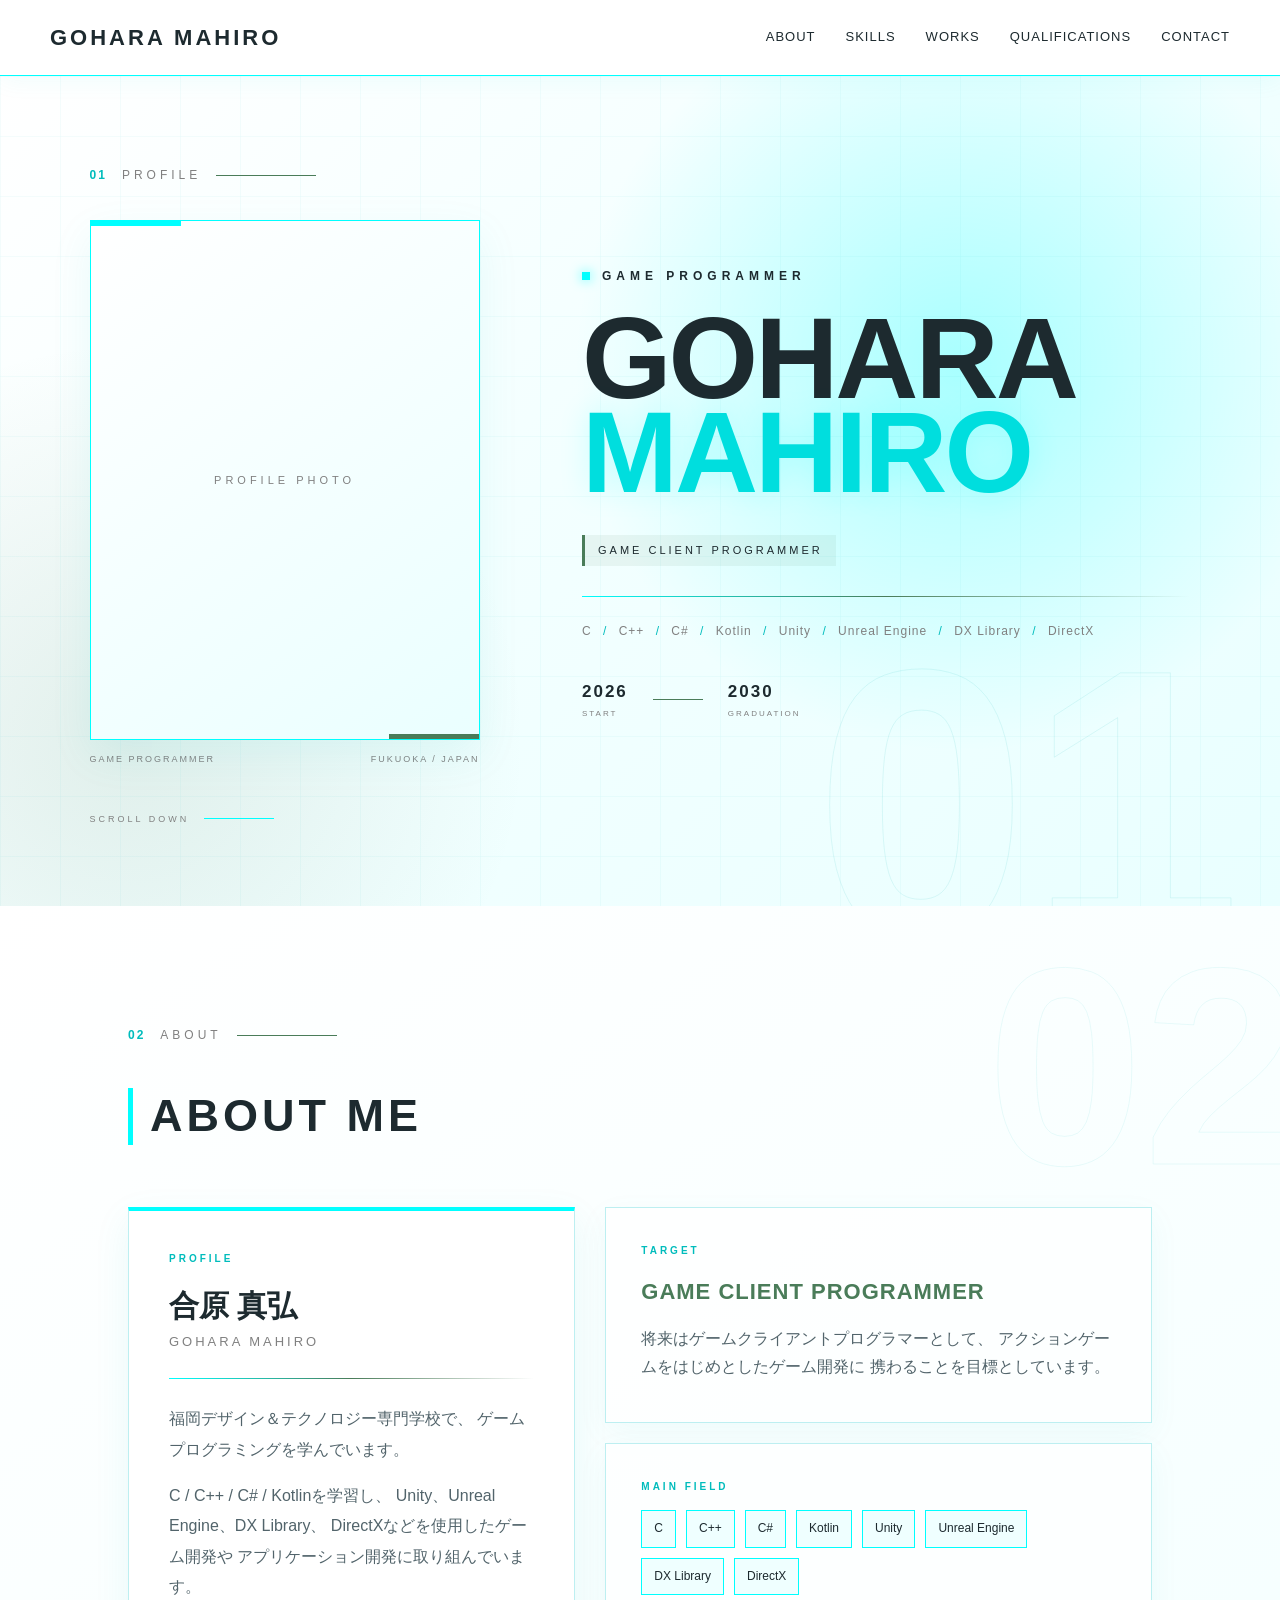
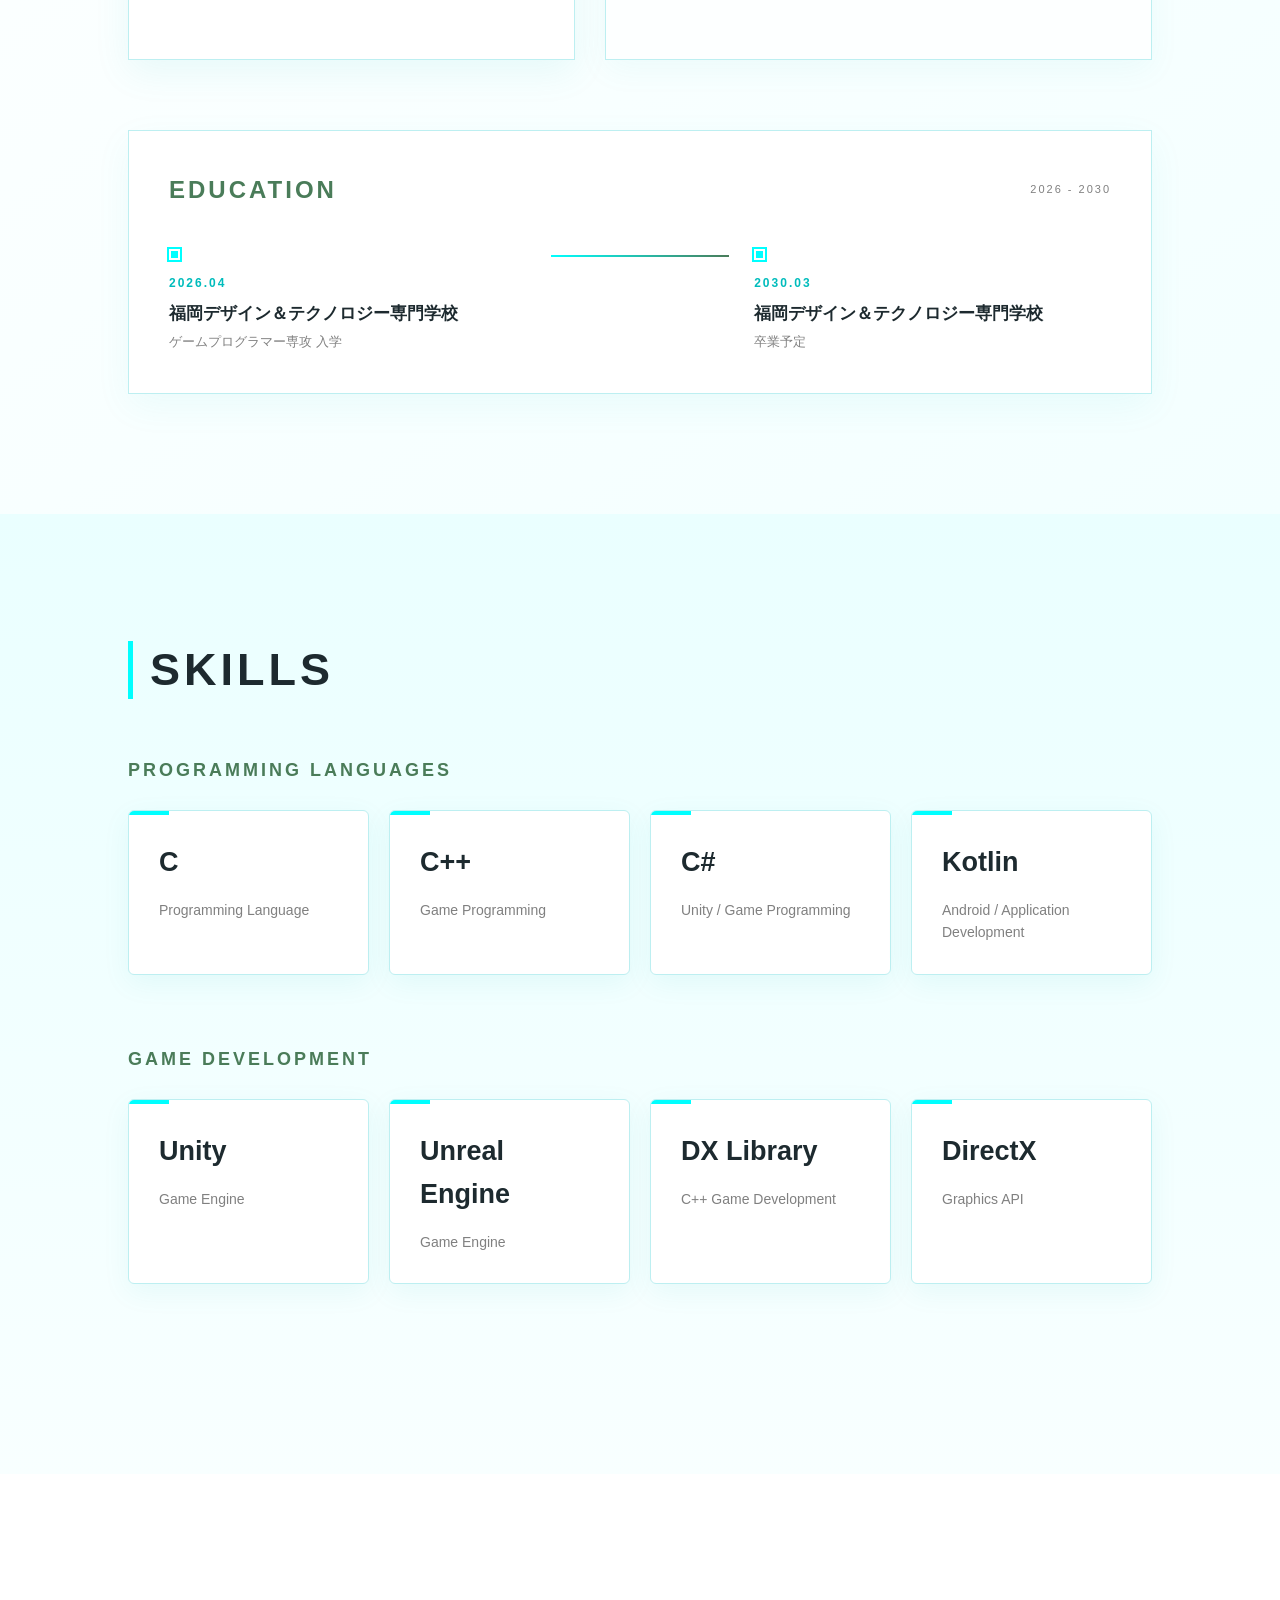
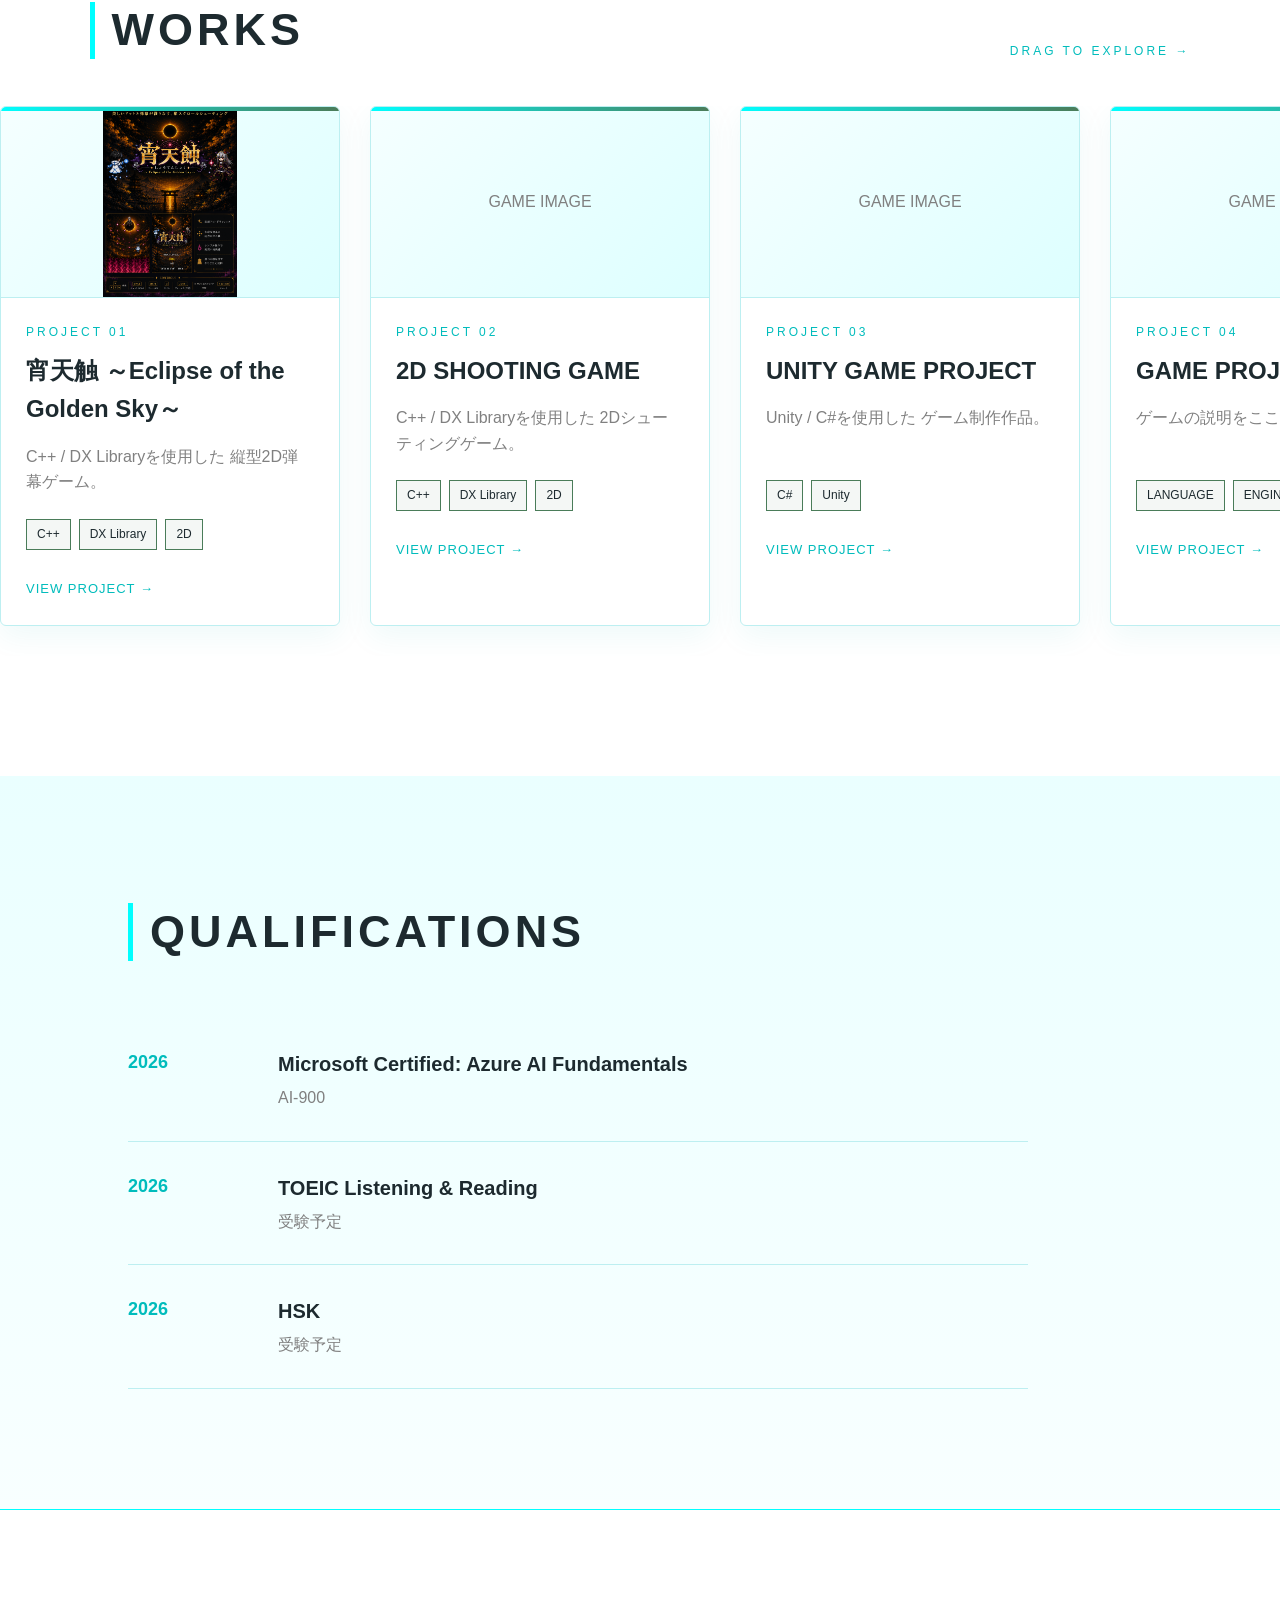
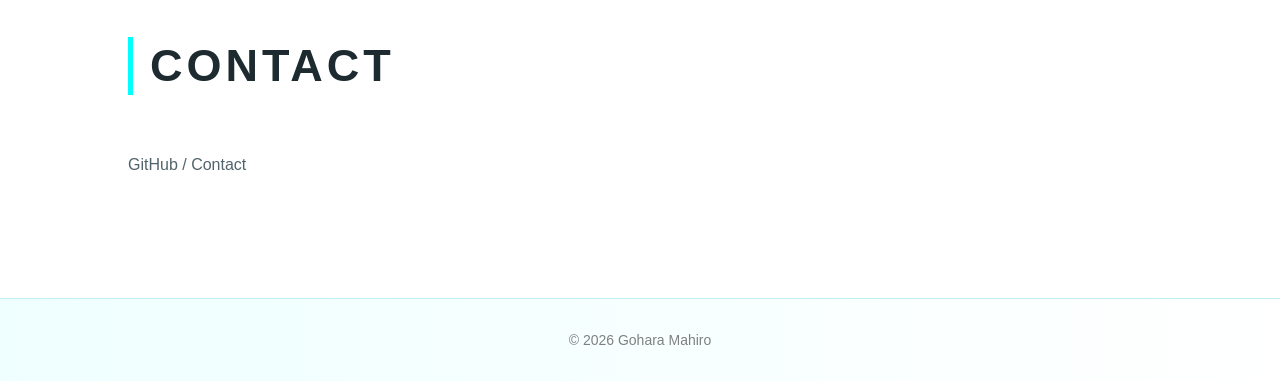
==== index.html @ 8d194bbf "Initial commit" ====
<!DOCTYPE html>
<html lang="ja">

<head>
    <meta charset="UTF-8">
    <meta name="viewport" content="width=device-width, initial-scale=1.0">

    <title>合原 真弘 | Game Programmer</title>

    <link rel="stylesheet" href="style.css">
</head>

<body>

    <header>

        <h1>
            <a href="#home">GOHARA MAHIRO</a>
        </h1>

        <nav>
            <a href="#about">ABOUT</a>
            <a href="#skills">SKILLS</a>
            <a href="#works">WORKS</a>
            <a href="#qualifications">QUALIFICATIONS</a>
            <a href="#contact">CONTACT</a>
        </nav>

    </header>

    <main>

        <!-- =========================
             HOME
        ========================== -->

        <section id="home">

            <div class="home-grid"></div>

            <div class="home-decoration-number">
                01
            </div>

            <div class="home-wrapper">

                <div class="home-section-label">

                    <span>01</span>

                    <p>PROFILE</p>

                    <div class="label-line"></div>

                </div>

                <div class="home-container">

                    <div class="profile-area">

                        <div class="profile-photo">

                            <!--
                                後で顔写真を入れる場合

                                <span>PROFILE PHOTO</span>

                                を削除して、

                                <img
                                    src="images/profile.jpg"
                                    alt="合原 真弘"
                                >

                                に変更
                            -->

                            <span>PROFILE PHOTO</span>

                        </div>

                        <div class="photo-info">

                            <span>GAME PROGRAMMER</span>

                            <span>FUKUOKA / JAPAN</span>

                        </div>

                    </div>

                    <div class="home-content">

                        <div class="home-job">

                            <span class="job-dot"></span>

                            GAME PROGRAMMER

                        </div>

                        <h2>

                            <span class="name-white">
                                GOHARA
                            </span>

                            <br>

                            <span class="name-cyan">
                                MAHIRO
                            </span>

                        </h2>

                        <div class="home-role">

                            <span>
                                GAME CLIENT PROGRAMMER
                            </span>

                        </div>

                        <div class="home-divider"></div>

                        <p class="home-skills">

                            C
                            <span>/</span>

                            C++
                            <span>/</span>

                            C#
                            <span>/</span>

                            Kotlin
                            <span>/</span>

                            Unity
                            <span>/</span>

                            Unreal Engine
                            <span>/</span>

                            DX Library
                            <span>/</span>

                            DirectX

                        </p>

                        <div class="home-status">

                            <div class="status-item">

                                <span class="status-number">
                                    2026
                                </span>

                                <span class="status-text">
                                    START
                                </span>

                            </div>

                            <div class="status-line"></div>

                            <div class="status-item">

                                <span class="status-number">
                                    2030
                                </span>

                                <span class="status-text">
                                    GRADUATION
                                </span>

                            </div>

                        </div>

                    </div>

                </div>

                <a href="#about" class="scroll-down">

                    <span>SCROLL DOWN</span>

                    <div class="scroll-line"></div>

                </a>

            </div>

        </section>


        <!-- =========================
             ABOUT
        ========================== -->

        <section id="about">

            <div class="about-decoration-number">
                02
            </div>

            <div class="about-wrapper">

                <div class="section-label">

                    <span>02</span>

                    <p>ABOUT</p>

                    <div class="label-line"></div>

                </div>

                <h2>ABOUT ME</h2>

                <div class="about-grid">

                    <!-- 左側 -->

                    <div class="about-profile-card">

                        <p class="about-small-label">
                            PROFILE
                        </p>

                        <h3>
                            合原 真弘
                        </h3>

                        <p class="about-name-en">
                            GOHARA MAHIRO
                        </p>

                        <div class="about-divider"></div>

                        <p class="about-description">
                            福岡デザイン＆テクノロジー専門学校で、
                            ゲームプログラミングを学んでいます。
                        </p>

                        <p class="about-description">
                            C / C++ / C# / Kotlinを学習し、
                            Unity、Unreal Engine、DX Library、
                            DirectXなどを使用したゲーム開発や
                            アプリケーション開発に取り組んでいます。
                        </p>

                    </div>


                    <!-- 右側 -->

                    <div class="about-info-area">

                        <div class="about-info-card">

                            <p class="about-small-label">
                                TARGET
                            </p>

                            <h3>
                                GAME CLIENT PROGRAMMER
                            </h3>

                            <p>
                                将来はゲームクライアントプログラマーとして、
                                アクションゲームをはじめとしたゲーム開発に
                                携わることを目標としています。
                            </p>

                        </div>


                        <div class="about-info-card">

                            <p class="about-small-label">
                                MAIN FIELD
                            </p>

                            <div class="about-tags">

                                <span>C</span>
                                <span>C++</span>
                                <span>C#</span>
                                <span>Kotlin</span>
                                <span>Unity</span>
                                <span>Unreal Engine</span>
                                <span>DX Library</span>
                                <span>DirectX</span>

                            </div>

                        </div>

                    </div>

                </div>


                <!-- EDUCATION -->

                <div class="education">

                    <div class="education-header">

                        <h3>EDUCATION</h3>

                        <p>2026 - 2030</p>

                    </div>

                    <div class="education-line">

                        <div class="education-item">

                            <div class="education-dot"></div>

                            <span class="education-year">
                                2026.04
                            </span>

                            <h4>
                                福岡デザイン＆テクノロジー専門学校
                            </h4>

                            <p>
                                ゲームプログラマー専攻 入学
                            </p>

                        </div>

                        <div class="education-progress">

                            <div class="education-progress-line"></div>

                        </div>

                        <div class="education-item">

                            <div class="education-dot"></div>

                            <span class="education-year">
                                2030.03
                            </span>

                            <h4>
                                福岡デザイン＆テクノロジー専門学校
                            </h4>

                            <p>
                                卒業予定
                            </p>

                        </div>

                    </div>

                </div>

            </div>

        </section>


        <!-- =========================
             SKILLS
        ========================== -->

        <section id="skills">

            <h2>SKILLS</h2>

            <div class="skill-category">

                <h3>PROGRAMMING LANGUAGES</h3>

                <div class="skill-grid">

                    <div class="skill-card">

                        <h4>C</h4>

                        <p>
                            Programming Language
                        </p>

                    </div>

                    <div class="skill-card">

                        <h4>C++</h4>

                        <p>
                            Game Programming
                        </p>

                    </div>

                    <div class="skill-card">

                        <h4>C#</h4>

                        <p>
                            Unity / Game Programming
                        </p>

                    </div>

                    <div class="skill-card">

                        <h4>Kotlin</h4>

                        <p>
                            Android / Application Development
                        </p>

                    </div>

                </div>

            </div>


            <div class="skill-category">

                <h3>GAME DEVELOPMENT</h3>

                <div class="skill-grid">

                    <div class="skill-card">

                        <h4>Unity</h4>

                        <p>
                            Game Engine
                        </p>

                    </div>

                    <div class="skill-card">

                        <h4>Unreal Engine</h4>

                        <p>
                            Game Engine
                        </p>

                    </div>

                    <div class="skill-card">

                        <h4>DX Library</h4>

                        <p>
                            C++ Game Development
                        </p>

                    </div>

                    <div class="skill-card">

                        <h4>DirectX</h4>

                        <p>
                            Graphics API
                        </p>

                    </div>

                </div>

            </div>

        </section>


        <!-- =========================
             WORKS
        ========================== -->

        <section id="works">

            <div class="works-title">

                <h2>WORKS</h2>

                <p>
                    DRAG TO EXPLORE →
                </p>

            </div>

            <div
                class="works-grid"
                id="worksSlider"
            >

                <!-- PROJECT 01 -->

                <article class="work-card">

                    <div class="work-image">
                        <img src="images/宵天触.png" alt="PROJECT 01 ゲーム画面">
                    </div>

                    <div class="work-info">

                        <p class="work-number">
                            PROJECT 01
                        </p>

                        <h3>
                            宵天触
                            ～Eclipse of the Golden Sky～
                        </h3>

                        <p class="work-description">
                            C++ / DX Libraryを使用した
                            縦型2D弾幕ゲーム。
                        </p>

                        <div class="work-tags">

                            <span>C++</span>
                            <span>DX Library</span>
                            <span>2D</span>

                        </div>

                        <a
                            href="work01.html"
                            class="work-button"
                        >
                            VIEW PROJECT →
                        </a>

                    </div>

                </article>


                <!-- PROJECT 02 -->

                <article class="work-card">

                    <div class="work-image">
                        <p>GAME IMAGE</p>
                    </div>

                    <div class="work-info">

                        <p class="work-number">
                            PROJECT 02
                        </p>

                        <h3>
                            2D SHOOTING GAME
                        </h3>

                        <p class="work-description">
                            C++ / DX Libraryを使用した
                            2Dシューティングゲーム。
                        </p>

                        <div class="work-tags">

                            <span>C++</span>
                            <span>DX Library</span>
                            <span>2D</span>

                        </div>

                        <a
                            href="work02.html"
                            class="work-button"
                        >
                            VIEW PROJECT →
                        </a>

                    </div>

                </article>


                <!-- PROJECT 03 -->

                <article class="work-card">

                    <div class="work-image">
                        <p>GAME IMAGE</p>
                    </div>

                    <div class="work-info">

                        <p class="work-number">
                            PROJECT 03
                        </p>

                        <h3>
                            UNITY GAME PROJECT
                        </h3>

                        <p class="work-description">
                            Unity / C#を使用した
                            ゲーム制作作品。
                        </p>

                        <div class="work-tags">

                            <span>C#</span>
                            <span>Unity</span>

                        </div>

                        <a
                            href="work03.html"
                            class="work-button"
                        >
                            VIEW PROJECT →
                        </a>

                    </div>

                </article>


                <!-- PROJECT 04 -->

                <article class="work-card">

                    <div class="work-image">
                        <p>GAME IMAGE</p>
                    </div>

                    <div class="work-info">

                        <p class="work-number">
                            PROJECT 04
                        </p>

                        <h3>
                            GAME PROJECT
                        </h3>

                        <p class="work-description">
                            ゲームの説明をここに記載します。
                        </p>

                        <div class="work-tags">

                            <span>LANGUAGE</span>
                            <span>ENGINE</span>

                        </div>

                        <a
                            href="work04.html"
                            class="work-button"
                        >
                            VIEW PROJECT →
                        </a>

                    </div>

                </article>


                <!-- PROJECT 05 -->

                <article class="work-card">

                    <div class="work-image">
                        <p>GAME IMAGE</p>
                    </div>

                    <div class="work-info">

                        <p class="work-number">
                            PROJECT 05
                        </p>

                        <h3>
                            GAME PROJECT
                        </h3>

                        <p class="work-description">
                            ゲームの説明をここに記載します。
                        </p>

                        <div class="work-tags">

                            <span>LANGUAGE</span>
                            <span>ENGINE</span>

                        </div>

                        <a
                            href="work05.html"
                            class="work-button"
                        >
                            VIEW PROJECT →
                        </a>

                    </div>

                </article>


                <!-- PROJECT 06 -->

                <article class="work-card">

                    <div class="work-image">
                        <p>GAME IMAGE</p>
                    </div>

                    <div class="work-info">

                        <p class="work-number">
                            PROJECT 06
                        </p>

                        <h3>
                            GAME PROJECT
                        </h3>

                        <p class="work-description">
                            ゲームの説明をここに記載します。
                        </p>

                        <div class="work-tags">

                            <span>LANGUAGE</span>
                            <span>ENGINE</span>

                        </div>

                        <a
                            href="work06.html"
                            class="work-button"
                        >
                            VIEW PROJECT →
                        </a>

                    </div>

                </article>


                <!-- PROJECT 07 -->

                <article class="work-card">

                    <div class="work-image">
                        <p>GAME IMAGE</p>
                    </div>

                    <div class="work-info">

                        <p class="work-number">
                            PROJECT 07
                        </p>

                        <h3>
                            GAME PROJECT
                        </h3>

                        <p class="work-description">
                            ゲームの説明をここに記載します。
                        </p>

                        <div class="work-tags">

                            <span>LANGUAGE</span>
                            <span>ENGINE</span>

                        </div>

                        <a
                            href="work07.html"
                            class="work-button"
                        >
                            VIEW PROJECT →
                        </a>

                    </div>

                </article>


                <!-- PROJECT 08 -->

                <article class="work-card">

                    <div class="work-image">
                        <p>GAME IMAGE</p>
                    </div>

                    <div class="work-info">

                        <p class="work-number">
                            PROJECT 08
                        </p>

                        <h3>
                            GAME PROJECT
                        </h3>

                        <p class="work-description">
                            ゲームの説明をここに記載します。
                        </p>

                        <div class="work-tags">

                            <span>LANGUAGE</span>
                            <span>ENGINE</span>

                        </div>

                        <a
                            href="work08.html"
                            class="work-button"
                        >
                            VIEW PROJECT →
                        </a>

                    </div>

                </article>


                <!-- PROJECT 09 -->

                <article class="work-card">

                    <div class="work-image">
                        <p>GAME IMAGE</p>
                    </div>

                    <div class="work-info">

                        <p class="work-number">
                            PROJECT 09
                        </p>

                        <h3>
                            GAME PROJECT
                        </h3>

                        <p class="work-description">
                            ゲームの説明をここに記載します。
                        </p>

                        <div class="work-tags">

                            <span>LANGUAGE</span>
                            <span>ENGINE</span>

                        </div>

                        <a
                            href="work09.html"
                            class="work-button"
                        >
                            VIEW PROJECT →
                        </a>

                    </div>

                </article>

            </div>

        </section>


        <!-- =========================
             QUALIFICATIONS
        ========================== -->

        <section id="qualifications">

            <h2>QUALIFICATIONS</h2>

            <div class="qualification-list">

                <div class="qualification-item">

                    <span class="qualification-date">
                        2026
                    </span>

                    <div>

                        <h3>
                            Microsoft Certified:
                            Azure AI Fundamentals
                        </h3>

                        <p>
                            AI-900
                        </p>

                    </div>

                </div>

                <div class="qualification-item">

                    <span class="qualification-date">
                        2026
                    </span>

                    <div>

                        <h3>
                            TOEIC Listening & Reading
                        </h3>

                        <p>
                            受験予定
                        </p>

                    </div>

                </div>

                <div class="qualification-item">

                    <span class="qualification-date">
                        2026
                    </span>

                    <div>

                        <h3>
                            HSK
                        </h3>

                        <p>
                            受験予定
                        </p>

                    </div>

                </div>

            </div>

        </section>


        <!-- =========================
             CONTACT
        ========================== -->

        <section id="contact">

            <h2>CONTACT</h2>

            <p>
                GitHub / Contact
            </p>

        </section>

    </main>


    <footer>

        <p>
            © 2026 Gohara Mahiro
        </p>

    </footer>


    <script src="script.js"></script>

</body>

</html>
---- style.css ----
/* =====================================================
   COLOR SYSTEM
===================================================== */

:root {
    --main-color: #00ffff;
    --sub-color: #ffffff;
    --side-color: #4A7C59;
    --gray-color: #808080;

    --text-color: #1d2a2f;
    --text-sub-color: #52646b;

    --bg-color: #f7fdff;
    --bg-sub-color: #ffffff;
    --bg-accent-color: #eaffff;

    --card-color: #ffffff;

    --border-color: #bdeff1;
}


/* =====================================================
   RESET
===================================================== */

* {
    margin: 0;
    padding: 0;
    box-sizing: border-box;
}


html {
    scroll-behavior: smooth;
}


body {
    font-family:
        Arial,
        Helvetica,
        sans-serif;

    background-color: var(--bg-color);

    color: var(--text-color);

    line-height: 1.6;

    overflow-x: hidden;
}


/* =====================================================
   HEADER
===================================================== */

header {
    display: flex;

    justify-content: space-between;
    align-items: center;

    padding: 20px 50px;

    position: sticky;

    top: 0;

    z-index: 1000;

    background-color:
        rgba(255, 255, 255, 0.92);

    backdrop-filter: blur(12px);

    border-bottom:
        1px solid var(--main-color);

    box-shadow:
        0 5px 25px rgba(0, 200, 200, 0.06);
}


header h1 {
    font-size: 22px;

    letter-spacing: 3px;
}


header h1 a {
    color: var(--text-color);

    text-decoration: none;

    transition: 0.3s;
}


header h1 a:hover {
    color: #00caca;
}


/* =====================================================
   NAVIGATION
===================================================== */

nav {
    display: flex;

    gap: 30px;
}


nav a {
    position: relative;

    color: var(--text-color);

    text-decoration: none;

    font-size: 13px;

    letter-spacing: 1px;

    transition: 0.3s;
}


nav a::after {
    content: "";

    position: absolute;

    left: 0;

    bottom: -7px;

    width: 0;

    height: 2px;

    background-color: var(--main-color);

    transition: 0.3s;
}


nav a:hover {
    color: #00bcbc;
}


nav a:hover::after {
    width: 100%;
}


/* =====================================================
   GENERAL SECTION
===================================================== */

section {
    padding:
        120px 10%;
}


section h2 {
    position: relative;

    margin-bottom: 50px;

    padding-left: 22px;

    font-size: 45px;

    letter-spacing: 4px;

    color: var(--text-color);
}


section h2::before {
    content: "";

    position: absolute;

    left: 0;

    top: 10%;

    width: 5px;

    height: 80%;

    background-color: var(--main-color);
}


/* =====================================================
   HOME
===================================================== */

#home {
    min-height:
        calc(
            100vh - 70px
        );

    position: relative;

    display: flex;

    align-items: center;

    padding:
        70px 7%
        60px;

    overflow: hidden;

    background:
        radial-gradient(
            circle at 75% 35%,
            rgba(0, 255, 255, 0.30),
            transparent 35%
        ),
        radial-gradient(
            circle at 10% 80%,
            rgba(74, 124, 89, 0.12),
            transparent 30%
        ),
        linear-gradient(
            135deg,
            #ffffff 0%,
            #f3ffff 45%,
            #e9ffff 100%
        );
}


/* HOME GRID */

.home-grid {
    position: absolute;

    inset: 0;

    opacity: 0.32;

    background-image:
        linear-gradient(
            rgba(0, 190, 190, 0.12) 1px,
            transparent 1px
        ),
        linear-gradient(
            90deg,
            rgba(0, 190, 190, 0.12) 1px,
            transparent 1px
        );

    background-size:
        60px 60px;

    pointer-events: none;
}


/* BIG 01 */

.home-decoration-number {
    position: absolute;

    right: 3%;

    bottom: -90px;

    font-size:
        clamp(
            250px,
            30vw,
            520px
        );

    line-height: 1;

    font-weight: 900;

    color: transparent;

    -webkit-text-stroke:
        1px rgba(0, 180, 180, 0.10);

    user-select: none;

    pointer-events: none;
}


/* HOME WRAPPER */

.home-wrapper {
    width: 100%;

    max-width: 1600px;

    margin: 0 auto;

    position: relative;

    z-index: 2;
}


/* HOME LABEL */

.home-section-label,
.section-label {
    display: flex;

    align-items: center;

    gap: 15px;

    margin-bottom: 35px;
}


.home-section-label span,
.section-label span {
    color: #00bcbc;

    font-size: 12px;

    font-weight: bold;

    letter-spacing: 2px;
}


.home-section-label p,
.section-label p {
    color: var(--gray-color);

    font-size: 12px;

    letter-spacing: 4px;
}


.label-line {
    width: 100px;

    height: 1px;

    background-color: var(--side-color);
}


/* HOME MAIN */

#home .home-container {
    width: 100%;

    display: grid;

    grid-template-columns:
        minmax(260px, 390px)
        minmax(0, 1fr);

    align-items: center;

    gap:
        clamp(
            60px,
            8vw,
            140px
        );
}


/* PROFILE PHOTO */

.profile-area {
    width: 100%;
}


#home .profile-photo {
    width: 100%;

    aspect-ratio:
        3 / 4;

    position: relative;

    display: flex;

    justify-content: center;

    align-items: center;

    overflow: hidden;

    background:
        linear-gradient(
            145deg,
            #ffffff,
            #eaffff
        );

    border:
        1px solid var(--main-color);

    color: var(--gray-color);

    font-size: 11px;

    letter-spacing: 4px;

    transition:
        transform 0.3s,
        border-color 0.3s,
        box-shadow 0.3s;

    box-shadow:
        0 15px 40px rgba(0, 190, 190, 0.08);
}


#home .profile-photo::before {
    content: "";

    position: absolute;

    top: 0;

    left: 0;

    width: 90px;

    height: 5px;

    background-color: var(--main-color);

    z-index: 3;
}


#home .profile-photo::after {
    content: "";

    position: absolute;

    right: 0;

    bottom: 0;

    width: 90px;

    height: 5px;

    background-color: var(--side-color);

    z-index: 3;
}


#home .profile-photo:hover {
    transform:
        translateY(-5px);

    border-color: #00caca;

    box-shadow:
        0 18px 50px rgba(0, 190, 190, 0.15);
}


#home .profile-photo img {
    width: 100%;

    height: 100%;

    display: block;

    object-fit: cover;
}


/* PHOTO INFO */

.photo-info {
    display: flex;

    justify-content:
        space-between;

    gap: 20px;

    margin-top: 12px;

    font-size: 9px;

    letter-spacing: 2px;

    color: var(--gray-color);
}


/* HOME CONTENT */

#home .home-content {
    min-width: 0;
}


/* JOB */

#home .home-job {
    display: flex;

    align-items: center;

    gap: 12px;

    margin-bottom: 25px;

    color: var(--text-color);

    font-size: 12px;

    font-weight: bold;

    letter-spacing: 5px;
}


.job-dot {
    width: 8px;

    height: 8px;

    background-color: var(--main-color);

    box-shadow:
        0 0 12px rgba(0, 255, 255, 0.75);
}


/* NAME */

#home .home-content h2 {
    margin: 0;

    padding: 0;

    font-size:
        clamp(
            70px,
            9vw,
            145px
        );

    line-height: 0.82;

    letter-spacing: -3px;

    font-weight: 900;
}


#home .home-content h2::before {
    display: none;
}


.name-white {
    color: var(--text-color);
}


.name-cyan {
    color: #00dede;

    text-shadow:
        0 0 30px rgba(0, 255, 255, 0.18);
}


/* ROLE */

.home-role {
    margin-top: 35px;
}


.home-role span {
    display: inline-block;

    padding:
        7px 13px;

    border-left:
        3px solid var(--side-color);

    background-color:
        rgba(74, 124, 89, 0.08);

    color: var(--text-color);

    font-size: 11px;

    letter-spacing: 3px;
}


/* DIVIDER */

.home-divider {
    width: 100%;

    max-width: 750px;

    height: 1px;

    margin:
        30px 0
        22px;

    background:
        linear-gradient(
            90deg,
            var(--main-color),
            var(--side-color),
            transparent
        );
}


/* HOME SKILLS */

#home .home-skills {
    max-width: 750px;

    color: var(--gray-color);

    font-size: 12px;

    line-height: 2;

    letter-spacing: 1px;
}


#home .home-skills span {
    margin:
        0 7px;

    color: #00bcbc;
}


/* STATUS */

.home-status {
    display: flex;

    align-items: center;

    gap: 25px;

    margin-top: 35px;
}


.status-item {
    display: flex;

    flex-direction: column;
}


.status-number {
    color: var(--text-color);

    font-size: 17px;

    font-weight: bold;

    letter-spacing: 2px;
}


.status-text {
    margin-top: 2px;

    color: var(--gray-color);

    font-size: 8px;

    letter-spacing: 2px;
}


.status-line {
    width: 50px;

    height: 1px;

    background-color: var(--side-color);
}


/* SCROLL */

.scroll-down {
    display: flex;

    align-items: center;

    gap: 15px;

    width: fit-content;

    margin-top: 45px;

    color: var(--gray-color);

    text-decoration: none;

    font-size: 9px;

    letter-spacing: 3px;

    transition: 0.3s;
}


.scroll-line {
    width: 70px;

    height: 1px;

    background-color: var(--main-color);

    transition: 0.3s;
}


.scroll-down:hover {
    color: #00bcbc;
}


.scroll-down:hover .scroll-line {
    width: 110px;
}


/* =====================================================
   ABOUT
===================================================== */

#about {
    position: relative;

    overflow: hidden;

    background:
        linear-gradient(
            145deg,
            #ffffff,
            #f3ffff
        );
}


.about-decoration-number {
    position: absolute;

    right: -20px;

    top: 20px;

    font-size:
        clamp(
            180px,
            22vw,
            350px
        );

    font-weight: 900;

    line-height: 1;

    color: transparent;

    -webkit-text-stroke:
        1px rgba(0, 190, 190, 0.08);

    pointer-events: none;

    user-select: none;
}


.about-wrapper {
    max-width: 1500px;

    margin: 0 auto;

    position: relative;

    z-index: 2;
}


#about h2 {
    margin-bottom: 55px;
}


/* ABOUT GRID */

.about-grid {
    display: grid;

    grid-template-columns:
        minmax(300px, 0.9fr)
        minmax(300px, 1.1fr);

    gap: 30px;
}


/* PROFILE CARD */

.about-profile-card {
    padding: 40px;

    background-color: #ffffff;

    border:
        1px solid var(--border-color);

    border-top:
        4px solid var(--main-color);

    box-shadow:
        0 12px 35px rgba(0, 180, 180, 0.08);
}


.about-small-label {
    margin-bottom: 15px;

    color: #00bcbc;

    font-size: 10px;

    letter-spacing: 3px;

    font-weight: bold;
}


.about-profile-card h3 {
    margin-bottom: 2px;

    font-size: 30px;
}


.about-name-en {
    color: var(--gray-color);

    font-size: 13px;

    letter-spacing: 3px;
}


.about-divider {
    width: 100%;

    height: 1px;

    margin:
        25px 0;

    background:
        linear-gradient(
            90deg,
            var(--main-color),
            var(--side-color),
            transparent
        );
}


.about-description {
    margin-bottom: 16px;

    color: var(--text-sub-color);

    line-height: 1.9;
}


/* INFO AREA */

.about-info-area {
    display: grid;

    grid-template-rows:
        1fr 1fr;

    gap: 20px;
}


.about-info-card {
    padding: 35px;

    background:
        rgba(255, 255, 255, 0.78);

    border:
        1px solid var(--border-color);

    box-shadow:
        0 10px 30px rgba(0, 180, 180, 0.05);
}


.about-info-card h3 {
    margin-bottom: 15px;

    color: var(--side-color);

    font-size: 22px;

    letter-spacing: 1px;
}


.about-info-card > p:last-child {
    color: var(--text-sub-color);

    line-height: 1.8;
}


/* ABOUT TAGS */

.about-tags {
    display: flex;

    flex-wrap: wrap;

    gap: 10px;
}


.about-tags span {
    padding:
        8px 12px;

    background-color:
        #efffff;

    border:
        1px solid var(--main-color);

    color: var(--text-color);

    font-size: 12px;

    transition: 0.2s;
}


.about-tags span:hover {
    background-color:
        var(--main-color);

    transform:
        translateY(-2px);
}


/* EDUCATION */

.education {
    margin-top: 70px;

    padding: 40px;

    background-color: #ffffff;

    border:
        1px solid var(--border-color);

    box-shadow:
        0 12px 35px rgba(0, 180, 180, 0.06);
}


.education-header {
    display: flex;

    justify-content: space-between;

    align-items: center;

    margin-bottom: 40px;
}


.education-header h3 {
    color: var(--side-color);

    font-size: 24px;

    letter-spacing: 3px;
}


.education-header p {
    color: var(--gray-color);

    font-size: 11px;

    letter-spacing: 2px;
}


.education-line {
    display: grid;

    grid-template-columns:
        1fr
        minmax(100px, 0.5fr)
        1fr;

    align-items: start;

    gap: 25px;
}


.education-item {
    position: relative;

    padding-top: 25px;
}


.education-dot {
    position: absolute;

    top: 0;

    left: 0;

    width: 11px;

    height: 11px;

    background-color: var(--main-color);

    border:
        2px solid #ffffff;

    box-shadow:
        0 0 0 2px var(--main-color);
}


.education-year {
    display: block;

    margin-bottom: 7px;

    color: #00bcbc;

    font-size: 12px;

    font-weight: bold;

    letter-spacing: 2px;
}


.education-item h4 {
    margin-bottom: 5px;

    color: var(--text-color);

    font-size: 17px;
}


.education-item p {
    color: var(--gray-color);

    font-size: 13px;
}


.education-progress {
    padding-top: 5px;
}


.education-progress-line {
    width: 100%;

    height: 2px;

    margin-top: 1px;

    background:
        linear-gradient(
            90deg,
            var(--main-color),
            var(--side-color)
        );
}


/* =====================================================
   SKILLS
===================================================== */

#skills {
    background:
        linear-gradient(
            180deg,
            #eaffff,
            #f8ffff
        );
}


.skill-category {
    margin-bottom: 70px;
}


.skill-category h3 {
    margin-bottom: 25px;

    color: var(--side-color);

    font-size: 18px;

    letter-spacing: 3px;
}


.skill-grid {
    display: grid;

    grid-template-columns:
        repeat(
            auto-fit,
            minmax(
                220px,
                1fr
            )
        );

    gap: 20px;
}


.skill-card {
    min-height: 160px;

    position: relative;

    padding: 30px;

    overflow: hidden;

    background-color:
        var(--card-color);

    border:
        1px solid var(--border-color);

    border-radius: 6px;

    transition: 0.3s;

    box-shadow:
        0 8px 28px rgba(0, 170, 170, 0.07);
}


.skill-card::before {
    content: "";

    position: absolute;

    top: 0;

    left: 0;

    width: 40px;

    height: 4px;

    background-color:
        var(--main-color);

    transition: 0.3s;
}


.skill-card:hover {
    transform:
        translateY(-6px);

    border-color:
        var(--main-color);

    box-shadow:
        0 14px 35px rgba(0, 190, 190, 0.13);
}


.skill-card:hover::before {
    width: 100%;
}


.skill-card h4 {
    margin-bottom: 15px;

    color: var(--text-color);

    font-size: 27px;
}


.skill-card p {
    color: var(--gray-color);

    font-size: 14px;
}


/* =====================================================
   WORKS
===================================================== */

#works {
    padding-left: 0;

    padding-right: 0;

    background-color: #ffffff;
}


.works-title {
    display: flex;

    justify-content:
        space-between;

    align-items:
        flex-end;

    padding-left: 7%;

    padding-right: 7%;
}


.works-title h2 {
    margin-bottom: 40px;
}


.works-title p {
    margin-bottom: 45px;

    color: #00bcbc;

    font-size: 12px;

    letter-spacing: 3px;
}


.works-grid {
    display: flex;

    gap: 30px;

    width: 100%;

    padding-left: 0;

    padding-right: 10%;

    padding-bottom: 30px;

    overflow-x: auto;

    overflow-y: hidden;

    cursor: grab;

    user-select: none;

    touch-action: pan-x;

    scroll-behavior: smooth;

    -webkit-overflow-scrolling:
        touch;

    scrollbar-width: thin;
}


.works-grid.dragging {
    cursor: grabbing;

    scroll-behavior: auto;
}


/* WORK CARD */

.work-card {
    width: 340px;

    min-width: 340px;

    flex-shrink: 0;

    position: relative;

    overflow: hidden;

    background-color:
        var(--card-color);

    border:
        1px solid var(--border-color);

    border-radius: 6px;

    transition:
        transform 0.3s,
        border-color 0.3s,
        box-shadow 0.3s;

    box-shadow:
        0 10px 30px rgba(0, 170, 170, 0.07);
}


.work-card::before {
    content: "";

    position: absolute;

    top: 0;

    left: 0;

    width: 100%;

    height: 4px;

    background:
        linear-gradient(
            90deg,
            var(--main-color),
            var(--side-color)
        );

    z-index: 2;
}


.work-card:hover {
    transform:
        translateY(-8px);

    border-color:
        var(--main-color);

    box-shadow:
        0 16px 40px rgba(0, 190, 190, 0.15);
}


/* WORK IMAGE */

.work-image {
    width: 100%;

    aspect-ratio:
        16 / 9;

    display: flex;

    justify-content: center;

    align-items: center;

    overflow: hidden;

    background:
        linear-gradient(
            135deg,
            #f5ffff,
            #ddffff
        );

    border-bottom:
        1px solid var(--border-color);

    color:
        var(--gray-color);
}


.work-image img {
    width: 100%;

    height: 100%;

    display: block;

    object-fit: contain;

    pointer-events: none;
}


/* WORK INFO */

.work-info {
    padding: 25px;
}


.work-number {
    margin-bottom: 10px;

    color: #00bcbc;

    font-size: 12px;

    letter-spacing: 3px;
}


.work-info h3 {
    margin:
        0 0 15px;

    color:
        var(--text-color);

    font-size: 24px;
}


.work-description {
    min-height: 55px;

    margin-bottom: 20px;

    color: var(--gray-color);
}


/* TAGS */

.work-tags {
    display: flex;

    flex-wrap: wrap;

    gap: 8px;

    margin-bottom: 25px;
}


.work-tags span {
    padding:
        5px 10px;

    border:
        1px solid var(--side-color);

    background-color:
        rgba(74, 124, 89, 0.06);

    color:
        var(--text-color);

    font-size: 12px;
}


/* WORK BUTTON */

.work-button {
    display:
        inline-block;

    color:
        #00bcbc;

    text-decoration: none;

    font-size: 13px;

    letter-spacing: 1px;

    transition: 0.2s;
}


.work-button:hover {
    transform:
        translateX(6px);

    color:
        var(--side-color);
}


/* WORKS SCROLLBAR */

.works-grid::-webkit-scrollbar {
    height: 8px;
}


.works-grid::-webkit-scrollbar-track {
    background-color:
        #e8ffff;
}


.works-grid::-webkit-scrollbar-thumb {
    background-color:
        var(--side-color);

    border-radius: 10px;
}


.works-grid::-webkit-scrollbar-thumb:hover {
    background-color:
        #00caca;
}


/* =====================================================
   QUALIFICATIONS
===================================================== */

#qualifications {
    background:
        linear-gradient(
            180deg,
            #eaffff,
            #f8ffff
        );
}


.qualification-list {
    max-width: 900px;
}


.qualification-item {
    display: flex;

    align-items:
        flex-start;

    gap: 50px;

    padding:
        30px 0;

    border-bottom:
        1px solid var(--border-color);

    transition: 0.3s;
}


.qualification-item:hover {
    padding-left: 10px;

    border-bottom-color:
        var(--main-color);
}


.qualification-date {
    min-width: 100px;

    color:
        #00bcbc;

    font-size: 18px;

    font-weight: bold;
}


.qualification-item h3 {
    margin:
        0 0 5px;

    color:
        var(--text-color);

    font-size: 20px;
}


.qualification-item p {
    color:
        var(--gray-color);
}


/* =====================================================
   CONTACT
===================================================== */

#contact {
    background-color:
        #ffffff;

    border-top:
        1px solid var(--main-color);
}


#contact p {
    color:
        var(--text-sub-color);
}


/* =====================================================
   FOOTER
===================================================== */

footer {
    padding: 30px;

    text-align: center;

    background:
        linear-gradient(
            90deg,
            #efffff,
            #ffffff
        );

    border-top:
        1px solid var(--border-color);

    color:
        var(--gray-color);

    font-size: 14px;
}


/* =====================================================
   PROJECT DETAIL PAGES
===================================================== */

.project-page {
    padding-top: 30px;

    background-color:
        var(--bg-color);
}


.project-hero {
    min-height: 55vh;

    display: flex;

    flex-direction: column;

    justify-content: center;

    padding:
        80px 10%;

    background:
        radial-gradient(
            circle at 80% 30%,
            rgba(0, 255, 255, 0.24),
            transparent 35%
        ),
        #ffffff;
}


.project-number {
    margin-bottom: 20px;

    font-size: 13px;

    letter-spacing: 3px;

    color: #00bcbc;
}


.project-hero h2 {
    margin:
        0 0 20px;

    font-size:
        clamp(
            50px,
            8vw,
            110px
        );

    line-height: 0.9;

    letter-spacing: 3px;

    color:
        var(--text-color);
}


.project-subtitle {
    font-size: 18px;

    color:
        var(--gray-color);
}


.project-main-image {
    padding-top: 0;

    background-color:
        #ffffff;
}


.project-image-placeholder {
    width: 100%;

    max-width: 1200px;

    margin:
        0 auto;

    aspect-ratio:
        16 / 9;

    display: flex;

    justify-content: center;

    align-items: center;

    overflow: hidden;

    background:
        linear-gradient(
            135deg,
            #ffffff,
            #eaffff
        );

    border:
        1px solid var(--main-color);

    color:
        var(--gray-color);

    letter-spacing: 2px;
}


.project-image-placeholder img {
    width: 100%;

    height: 100%;

    object-fit: cover;

    display: block;
}


.project-section {
    max-width: 1200px;

    margin:
        0 auto;

    padding-top: 80px;

    padding-bottom: 80px;
}


.project-section > p {
    max-width: 850px;

    margin-bottom: 15px;

    color:
        var(--text-sub-color);
}


.project-info-grid {
    display: grid;

    grid-template-columns:
        repeat(
            auto-fit,
            minmax(
                200px,
                1fr
            )
        );

    gap: 20px;
}


.project-info-grid div {
    padding: 25px;

    border:
        1px solid var(--border-color);

    background-color:
        #ffffff;

    box-shadow:
        0 8px 25px rgba(0, 170, 170, 0.05);
}


.project-info-grid h3 {
    margin:
        0 0 10px;

    font-size: 13px;

    letter-spacing: 1px;

    color: #00bcbc;
}


.project-info-grid p {
    color:
        var(--text-color);
}


.responsibility-grid {
    display: grid;

    grid-template-columns:
        repeat(
            auto-fit,
            minmax(
                240px,
                1fr
            )
        );

    gap: 20px;
}


.responsibility-card {
    padding: 30px;

    border:
        1px solid var(--border-color);

    background-color:
        #ffffff;

    transition: 0.3s;
}


.responsibility-card:hover {
    border-color:
        var(--side-color);

    transform:
        translateY(-4px);
}


.responsibility-card h3 {
    margin-top: 0;

    color: #00bcbc;
}


.responsibility-card p {
    color:
        var(--text-sub-color);
}


.technical-point {
    padding:
        30px 0;

    border-bottom:
        1px solid var(--border-color);
}


.technical-point h3 {
    margin-top: 0;

    letter-spacing: 1px;

    color:
        var(--side-color);
}


.technical-point p {
    max-width: 800px;

    color:
        var(--text-sub-color);
}


.project-back {
    padding-top: 50px;

    padding-bottom: 100px;
}


.project-back a {
    color:
        #00bcbc;

    text-decoration: none;

    letter-spacing: 1px;
}


.project-back a:hover {
    color:
        var(--side-color);
}


/* =====================================================
   TABLET
===================================================== */

@media (
    max-width: 1000px
) {

    #home .home-container {
        grid-template-columns:
            minmax(
                230px,
                320px
            )
            1fr;

        gap: 45px;
    }


    #home .home-content h2 {
        font-size:
            clamp(
                55px,
                9vw,
                95px
            );
    }


    .about-grid {
        grid-template-columns:
            1fr;
    }

}


/* =====================================================
   MOBILE
===================================================== */

@media (
    max-width: 700px
) {

    header {
        padding:
            15px 20px;
    }


    header h1 {
        font-size: 15px;
    }


    nav {
        gap: 10px;
    }


    nav a {
        font-size: 9px;
    }


    section {
        padding:
            80px 20px;
    }


    #home {
        min-height: auto;

        padding:
            100px 20px
            70px;
    }


    #home .home-container {
        display: flex;

        flex-direction:
            column;

        align-items:
            flex-start;

        gap: 45px;
    }


    .profile-area {
        max-width: 310px;
    }


    #home .home-content h2 {
        font-size:
            clamp(
                55px,
                18vw,
                90px
            );
    }


    .home-decoration-number {
        font-size:
            250px;

        bottom: 0;
    }


    .about-grid {
        grid-template-columns:
            1fr;
    }


    .about-profile-card,
    .about-info-card,
    .education {
        padding: 25px;
    }


    .education-line {
        display: flex;

        flex-direction:
            column;

        gap: 30px;
    }


    .education-progress {
        display: none;
    }


    .works-title {
        padding-left:
            20px;

        padding-right:
            20px;
    }


    .works-title p {
        display: none;
    }


    .work-card {
        width: 280px;

        min-width: 280px;
    }


    .qualification-item {
        flex-direction:
            column;

        gap: 5px;
    }

}
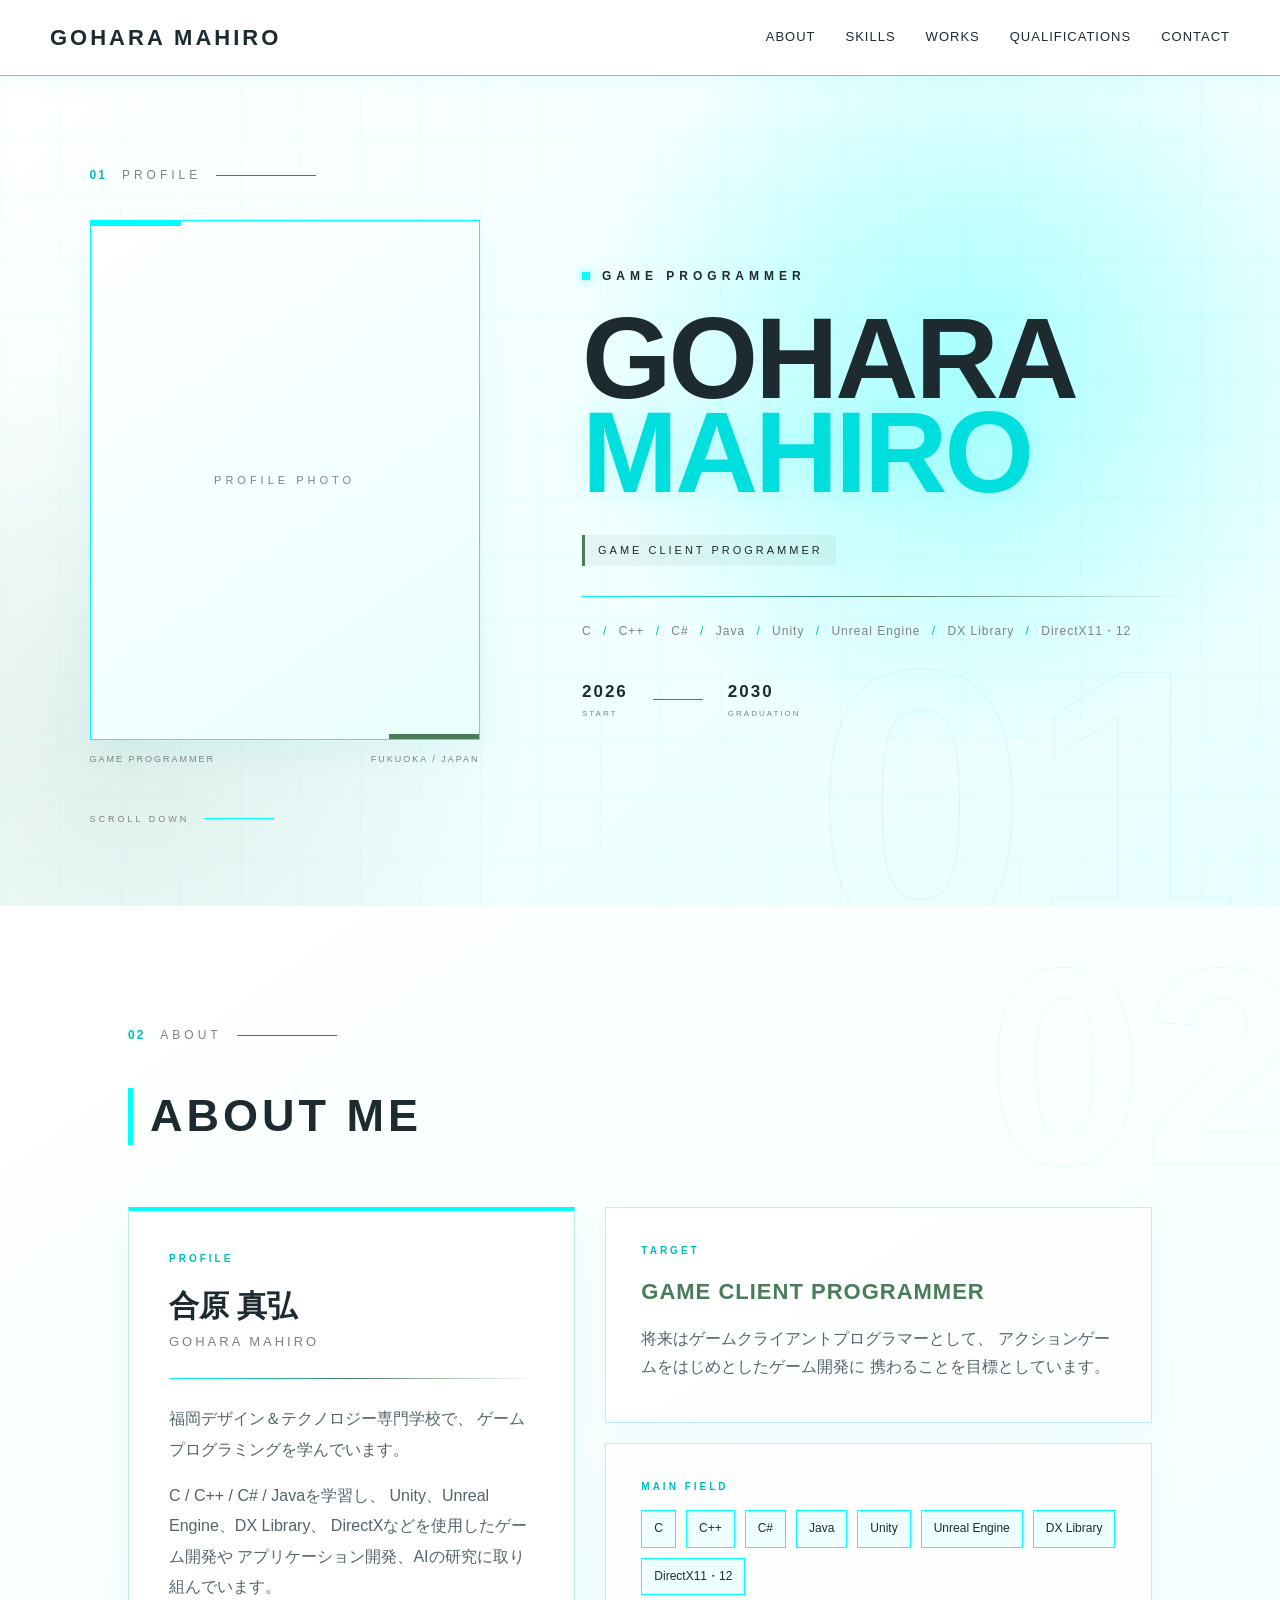
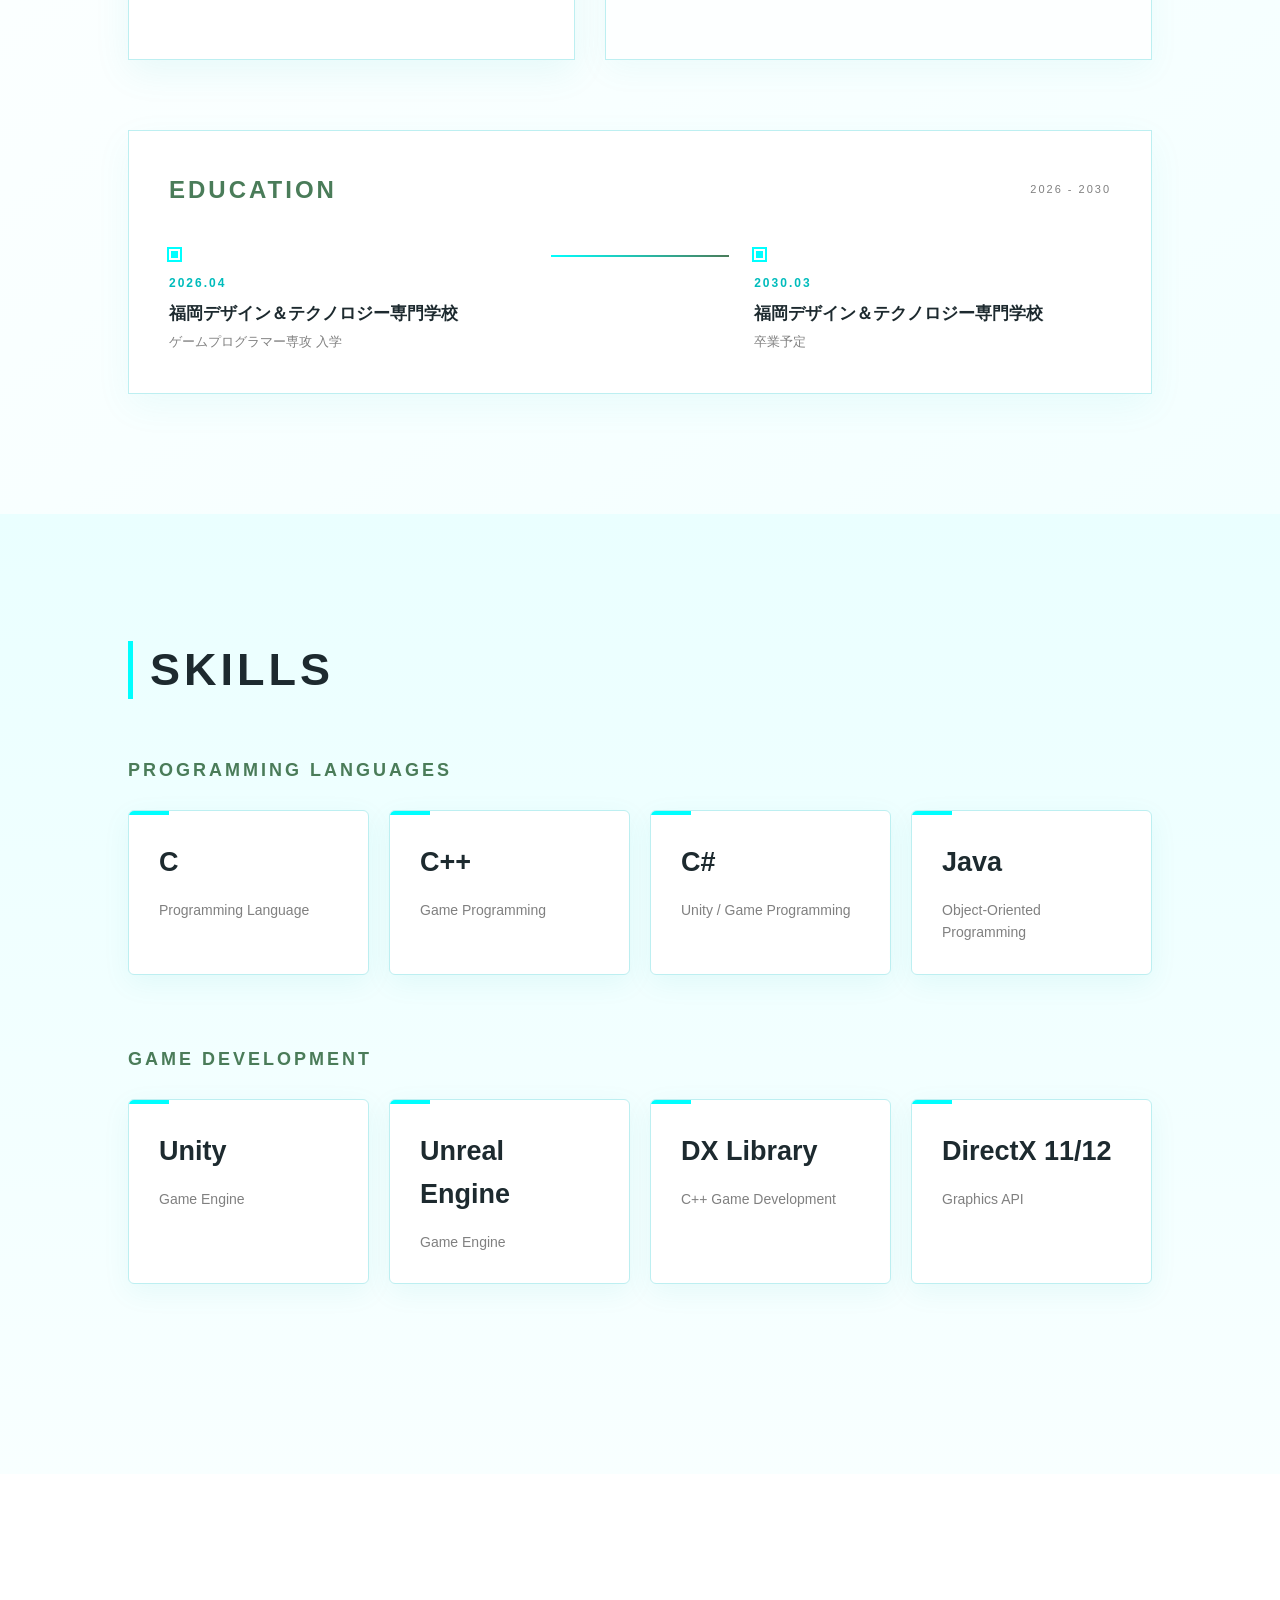
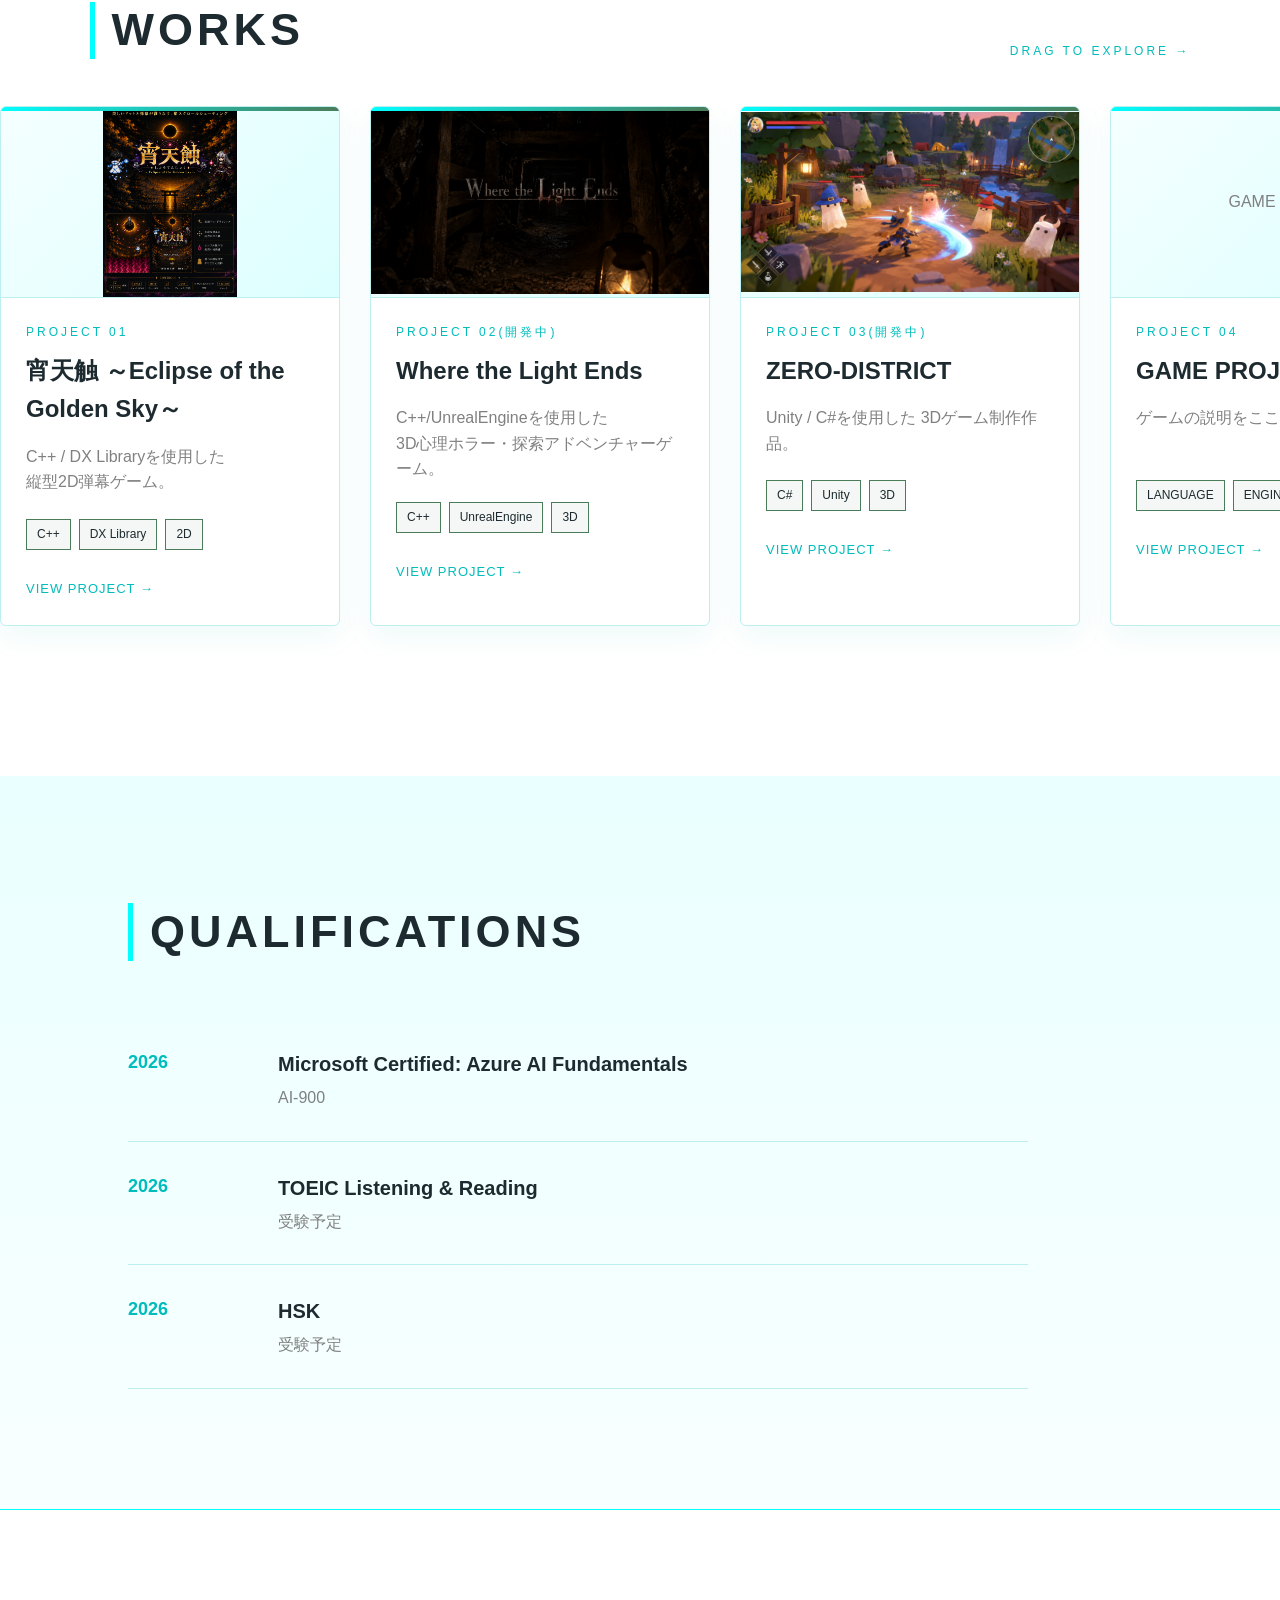
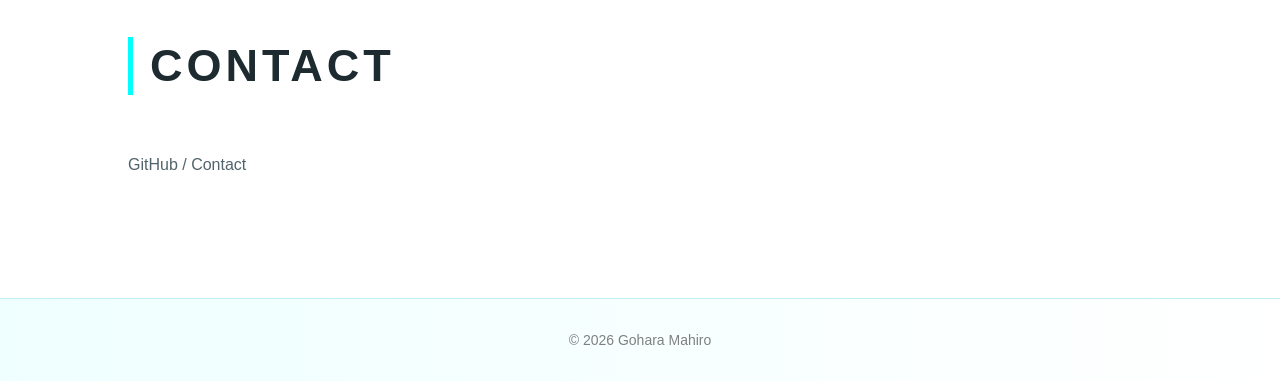
==== commit fa2166c4: "変更" ====
--- a/index.html
+++ b/index.html
@@ -134,7 +134,7 @@
                             C#
                             <span>/</span>
 
-                            Kotlin
+                            Java
                             <span>/</span>
 
                             Unity
@@ -146,7 +146,7 @@
                             DX Library
                             <span>/</span>
 
-                            DirectX
+                            DirectX11・12
 
                         </p>
 
@@ -247,10 +247,10 @@
                         </p>
 
                         <p class="about-description">
-                            C / C++ / C# / Kotlinを学習し、
+                            C / C++ / C# / Javaを学習し、
                             Unity、Unreal Engine、DX Library、
                             DirectXなどを使用したゲーム開発や
-                            アプリケーション開発に取り組んでいます。
+                            アプリケーション開発、AIの研究に取り組んでいます。
                         </p>
 
                     </div>
@@ -290,11 +290,11 @@
                                 <span>C</span>
                                 <span>C++</span>
                                 <span>C#</span>
-                                <span>Kotlin</span>
+                                <span>Java</span>
                                 <span>Unity</span>
                                 <span>Unreal Engine</span>
                                 <span>DX Library</span>
-                                <span>DirectX</span>
+                                <span>DirectX11・12</span>
 
                             </div>
 
@@ -416,10 +416,10 @@
 
                     <div class="skill-card">
 
-                        <h4>Kotlin</h4>
-
-                        <p>
-                            Android / Application Development
+                        <h4>Java</h4>
+
+                        <p>
+                            Object-Oriented Programming
                         </p>
 
                     </div>
@@ -467,7 +467,7 @@
 
                     <div class="skill-card">
 
-                        <h4>DirectX</h4>
+                        <h4>DirectX 11/12</h4>
 
                         <p>
                             Graphics API
@@ -523,7 +523,7 @@
                         </h3>
 
                         <p class="work-description">
-                            C++ / DX Libraryを使用した
+                            C++ / DX Libraryを使用した　　　　　
                             縦型2D弾幕ゲーム。
                         </p>
 
@@ -552,29 +552,29 @@
                 <article class="work-card">
 
                     <div class="work-image">
-                        <p>GAME IMAGE</p>
+                        <img src="images/Where the Light Ends.png" alt="PROJECT 02 ゲーム画面">
                     </div>
 
                     <div class="work-info">
 
                         <p class="work-number">
-                            PROJECT 02
-                        </p>
-
-                        <h3>
-                            2D SHOOTING GAME
+                            PROJECT 02(開発中)
+                        </p>
+
+                        <h3>
+                            Where the Light Ends
                         </h3>
 
                         <p class="work-description">
-                            C++ / DX Libraryを使用した
-                            2Dシューティングゲーム。
+                            C++/UnrealEngineを使用した　　　　　　　
+                            3D心理ホラー・探索アドベンチャーゲーム。
                         </p>
 
                         <div class="work-tags">
 
                             <span>C++</span>
-                            <span>DX Library</span>
-                            <span>2D</span>
+                            <span>UnrealEngine</span>
+                            <span>3D</span>
 
                         </div>
 
@@ -595,28 +595,29 @@
                 <article class="work-card">
 
                     <div class="work-image">
-                        <p>GAME IMAGE</p>
+                        <img src="images/DISTRICT.png" alt="PROJECT 03 ゲーム画面">
                     </div>
 
                     <div class="work-info">
 
                         <p class="work-number">
-                            PROJECT 03
-                        </p>
-
-                        <h3>
-                            UNITY GAME PROJECT
+                            PROJECT 03(開発中)
+                        </p>
+
+                        <h3>
+                            ZERO-DISTRICT
                         </h3>
 
                         <p class="work-description">
                             Unity / C#を使用した
-                            ゲーム制作作品。
+                            3Dゲーム制作作品。
                         </p>
 
                         <div class="work-tags">
 
                             <span>C#</span>
                             <span>Unity</span>
+                             <span>3D</span>
 
                         </div>
 
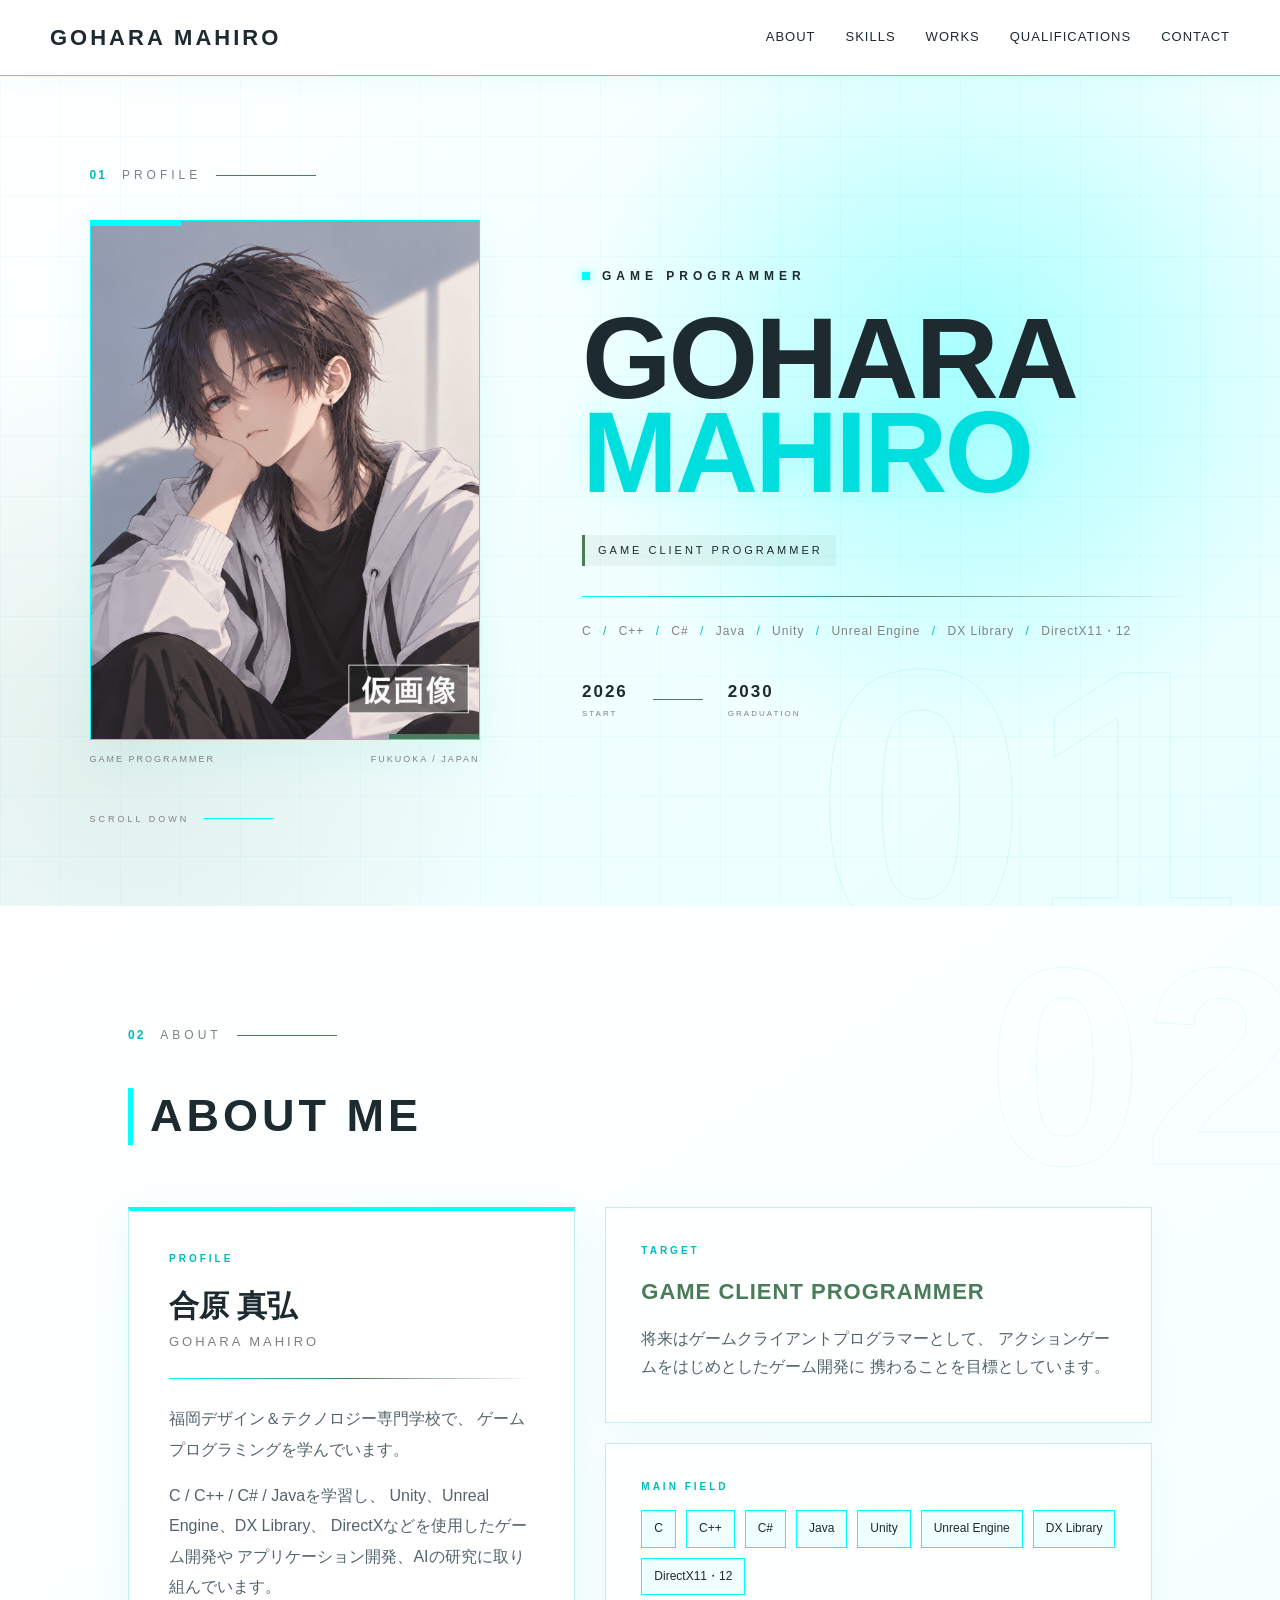
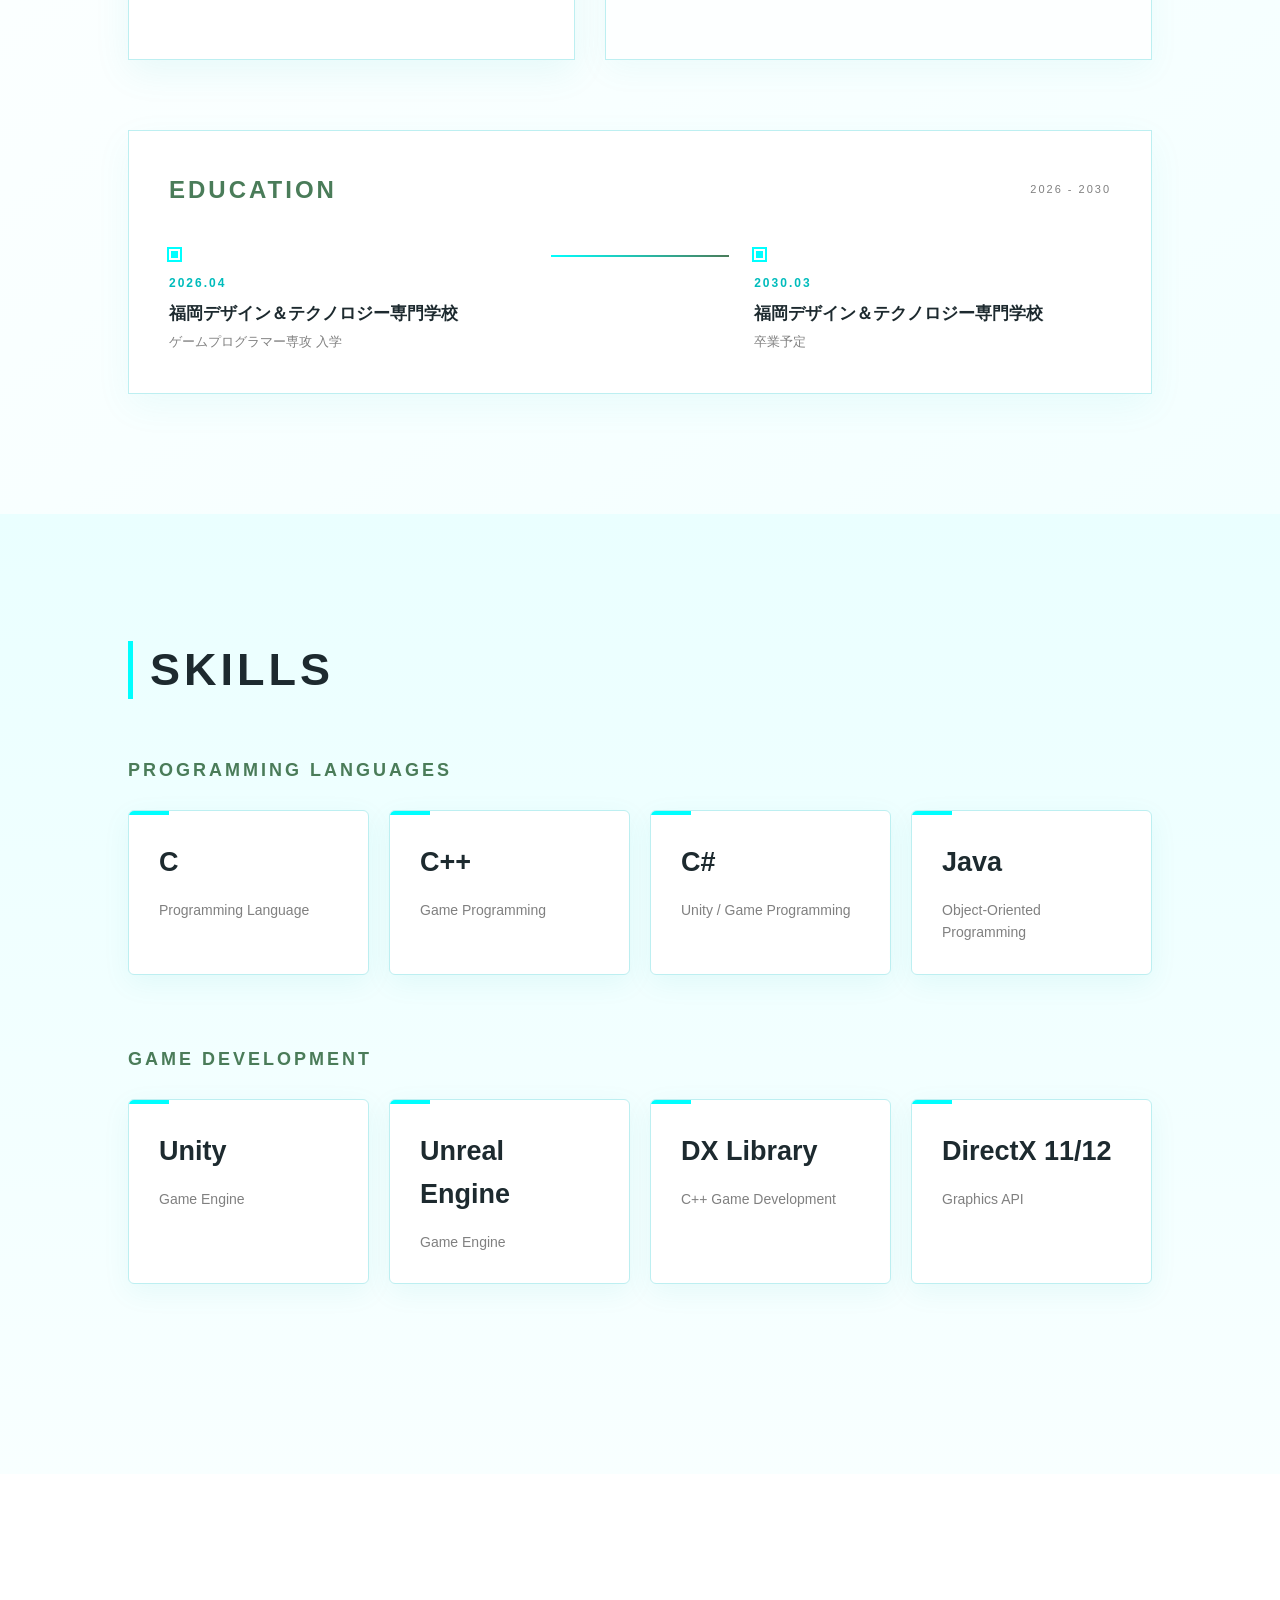
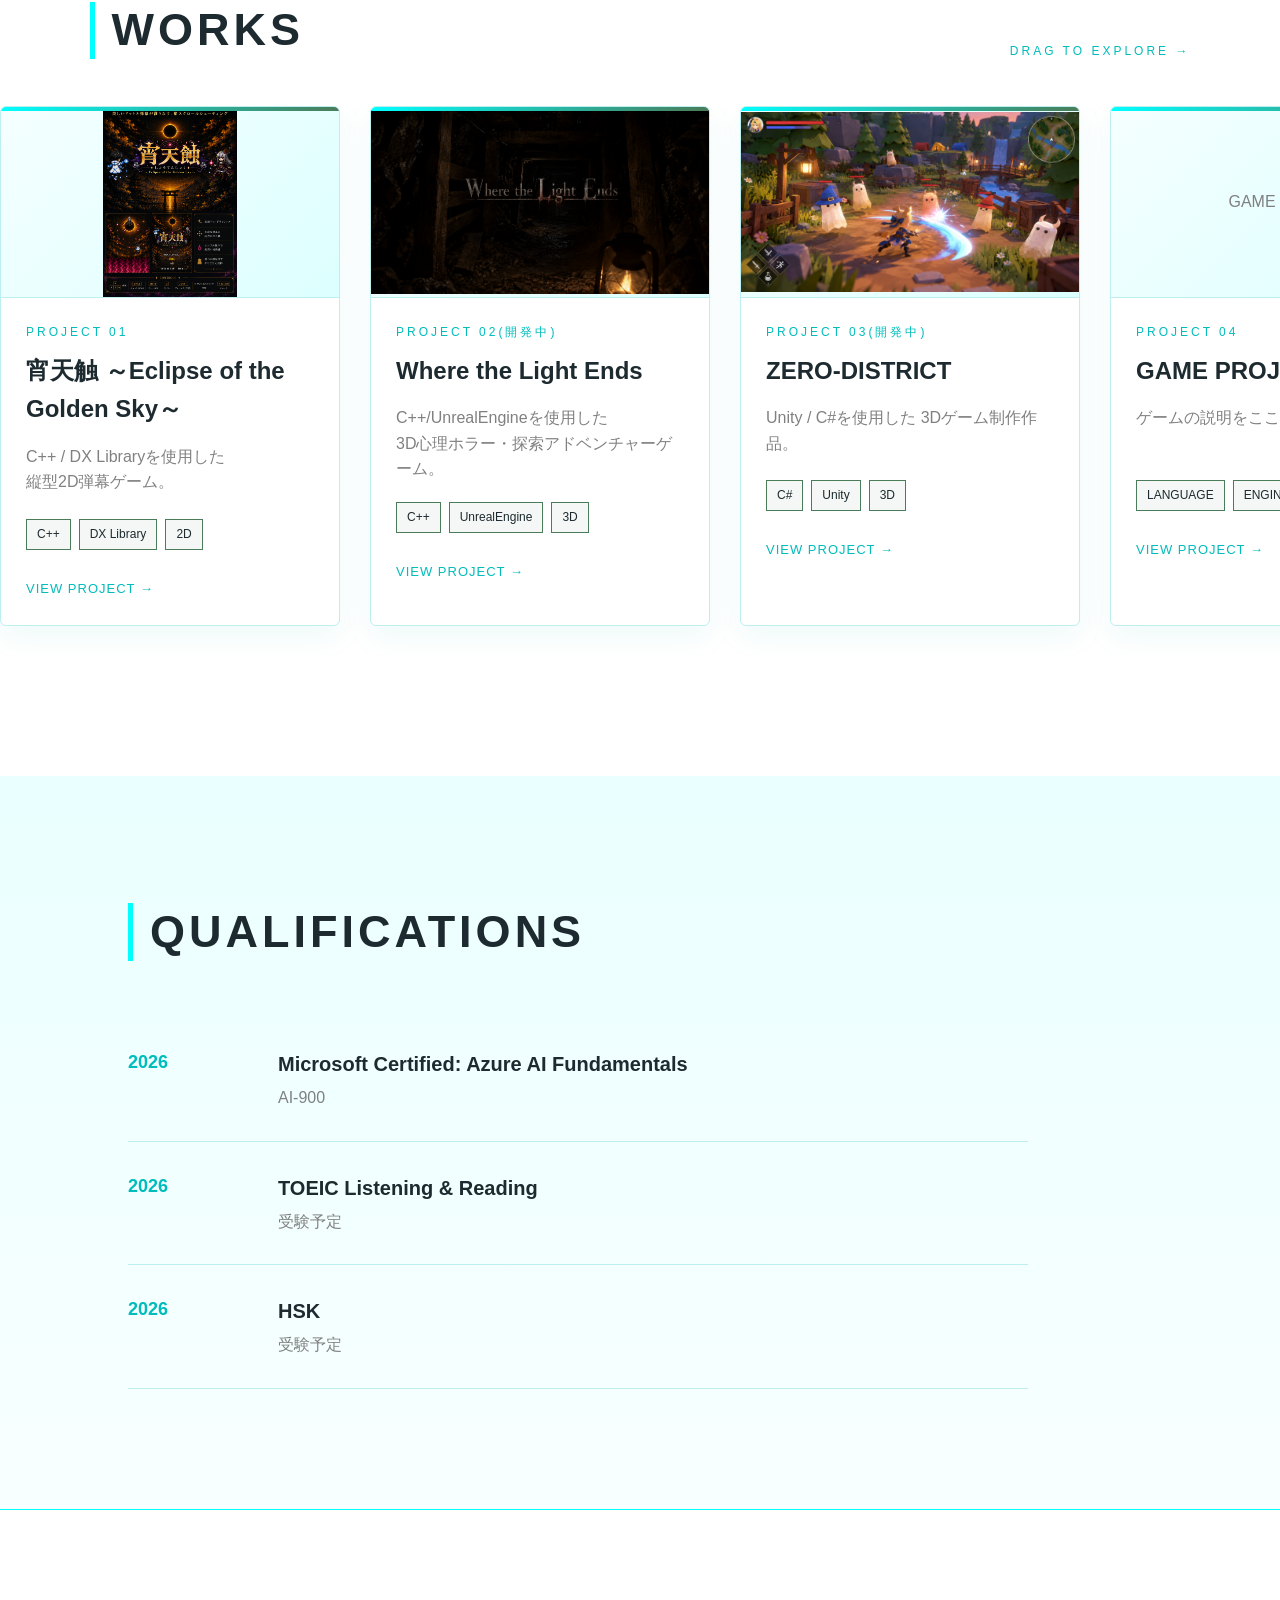
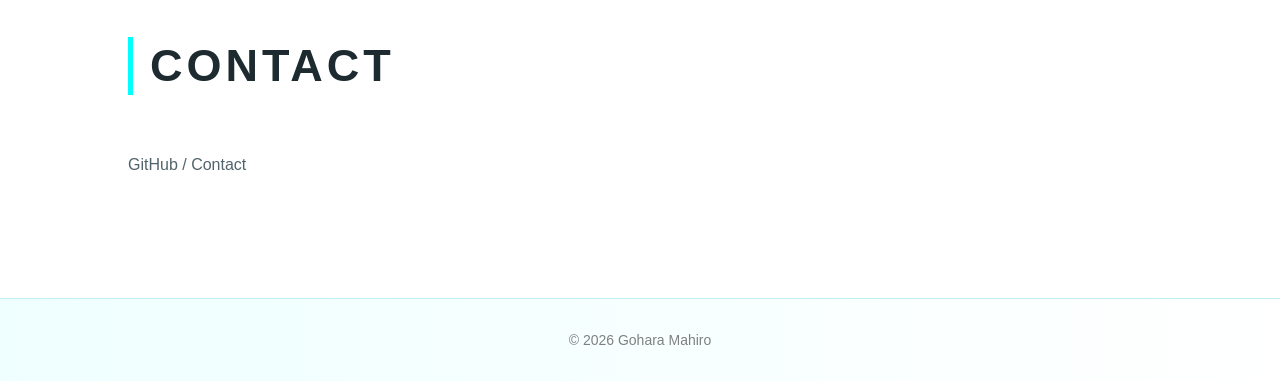
==== commit 969294d5: "追加" ====
--- a/index.html
+++ b/index.html
@@ -60,22 +60,7 @@
 
                         <div class="profile-photo">
 
-                            <!--
-                                後で顔写真を入れる場合
-
-                                <span>PROFILE PHOTO</span>
-
-                                を削除して、
-
-                                <img
-                                    src="images/profile.jpg"
-                                    alt="合原 真弘"
-                                >
-
-                                に変更
-                            -->
-
-                            <span>PROFILE PHOTO</span>
+                            <img src="images/イメージ図.png" alt="Profile Photo">
 
                         </div>
 
